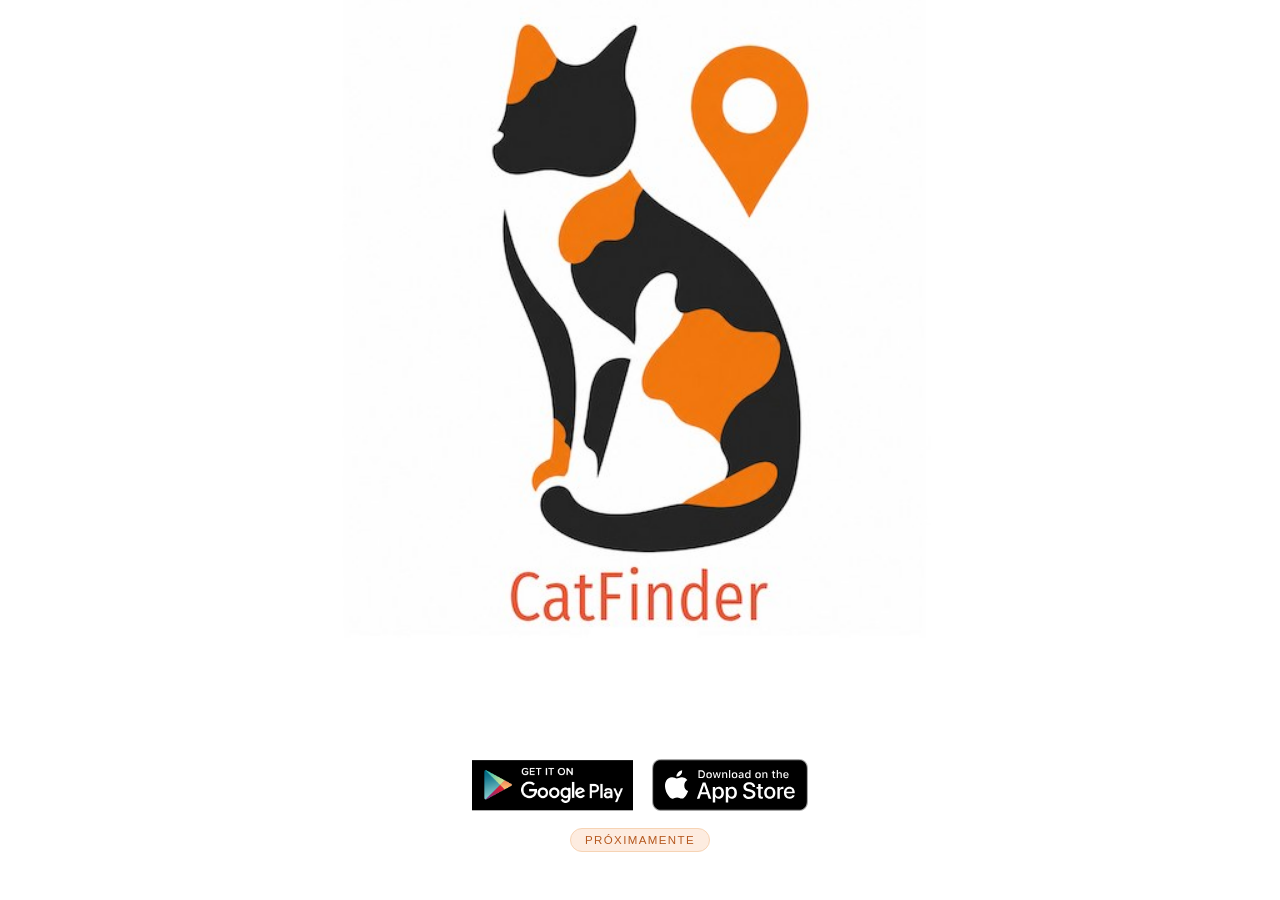
==== index.html @ 9e4b0346 "Archivos base v.1.0" ====
<!DOCTYPE html>
<html lang="es">
<head>
<meta charset="UTF-8">
<meta name="viewport" content="width=device-width, initial-scale=1.0">
<title>CatFinder</title>
<meta name="description" content="CatFinder — encuentra gatos cerca de ti. Muy pronto en Google Play y App Store.">
<style>
  *{ box-sizing: border-box; }

  html, body{
    margin:0; padding:0;
    height: 100%;
    background: #ffffff;
  }

  body{
    display: flex;
    flex-direction: column;
    height: 100vh;
    font-family: -apple-system, BlinkMacSystemFont, "Segoe UI", Roboto, sans-serif;
  }

  .hero{
    position: relative;
    flex: 1 1 auto;
    min-height: 0;
    overflow: hidden;
  }

  .hero img{
    width: 100%;
    height: 100%;
    object-fit: cover;
    object-position: center;
    display: block;
  }

  .badges{
    flex-shrink: 0;
    display: flex;
    flex-direction: column;
    align-items: center;
    gap: 0.9rem;
    padding: 1.5rem 1rem 2.2rem;
  }

  .badges-row{
    display: flex;
    align-items: center;
    justify-content: center;
    gap: 1.2rem;
    flex-wrap: wrap;
  }

  .badges-row a{
    display: block;
    line-height: 0;
    transition: transform 0.2s ease, opacity 0.2s ease;
  }

  .badges-row a:hover{
    transform: translateY(-2px);
    opacity: 0.85;
  }

  .badges-row img{
    height: 44px;
    width: auto;
    display: block;
  }

  .coming-soon{
    font-size: 0.72rem;
    letter-spacing: 0.12em;
    text-transform: uppercase;
    color: #b5591f;
    background: #fdece0;
    border: 1px solid #f6d3b4;
    padding: 0.3rem 0.9rem;
    border-radius: 20px;
    margin: 0;
  }

  @media (min-width: 860px){
    .badges-row img{ height: 52px; }
    .badges{ padding-bottom: 3rem; gap: 1.1rem; }
  }
</style>
</head>
<body>

  <div class="hero">
    <img src="logo.jpg" alt="CatFinder">
  </div>

  <div class="badges">
    <div class="badges-row">
      <a href="https://play.google.com/store" target="_blank" rel="noopener" aria-label="Disponible próximamente en Google Play">
        <img src="google-play-badge.png" alt="Disponible en Google Play">
      </a>
      <a href="https://apps.apple.com/" target="_blank" rel="noopener" aria-label="Disponible próximamente en App Store">
        <img src="app-store-badge.svg" alt="Disponible en App Store">
      </a>
    </div>
    <p class="coming-soon">Próximamente</p>
  </div>

</body>
</html>
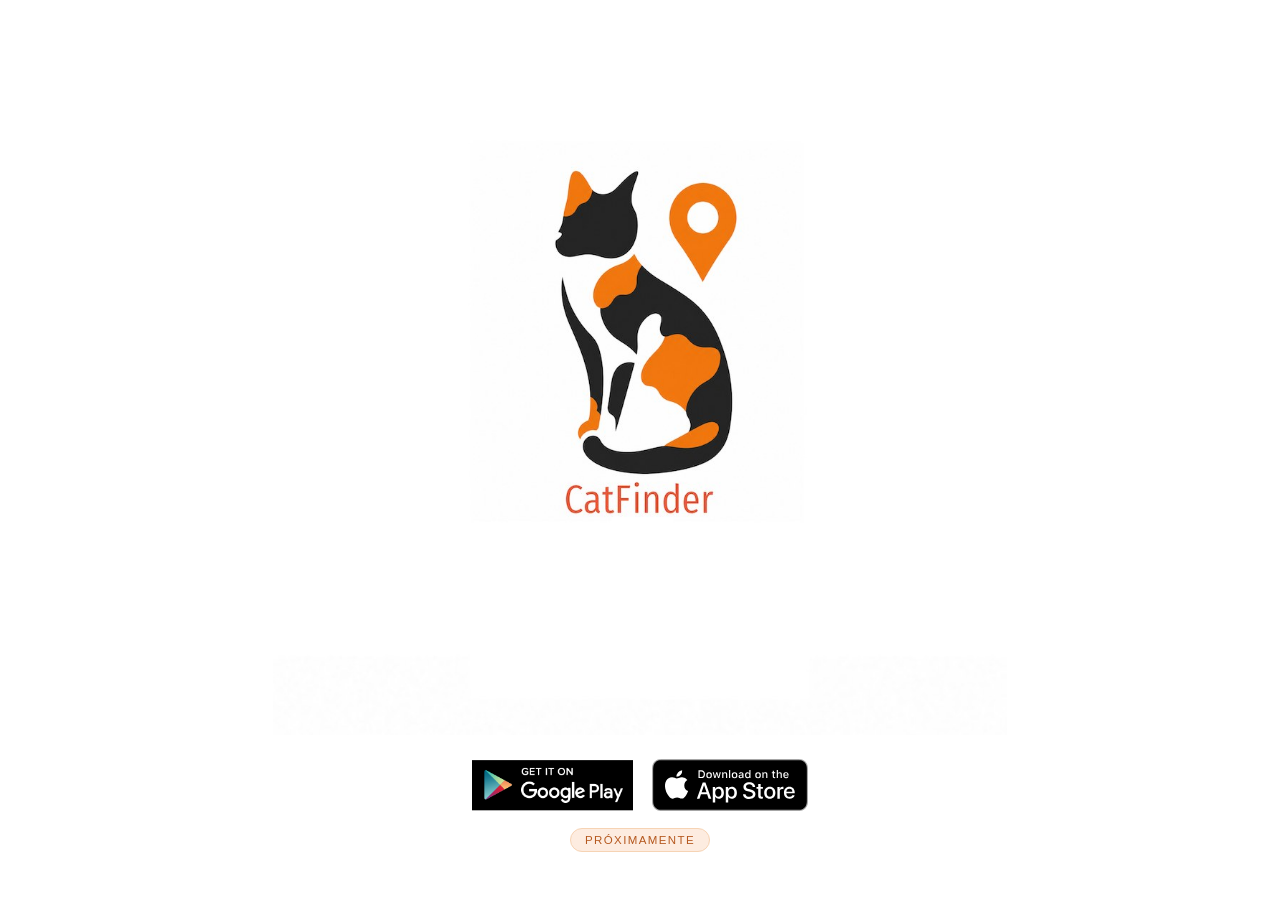
==== commit 38eaacc9: "Fix index Corrección para Imagen cortada arriba" ====
--- a/index.html
+++ b/index.html
@@ -31,7 +31,7 @@
   .hero img{
     width: 100%;
     height: 100%;
-    object-fit: cover;
+    object-fit: contain;
     object-position: center;
     display: block;
   }
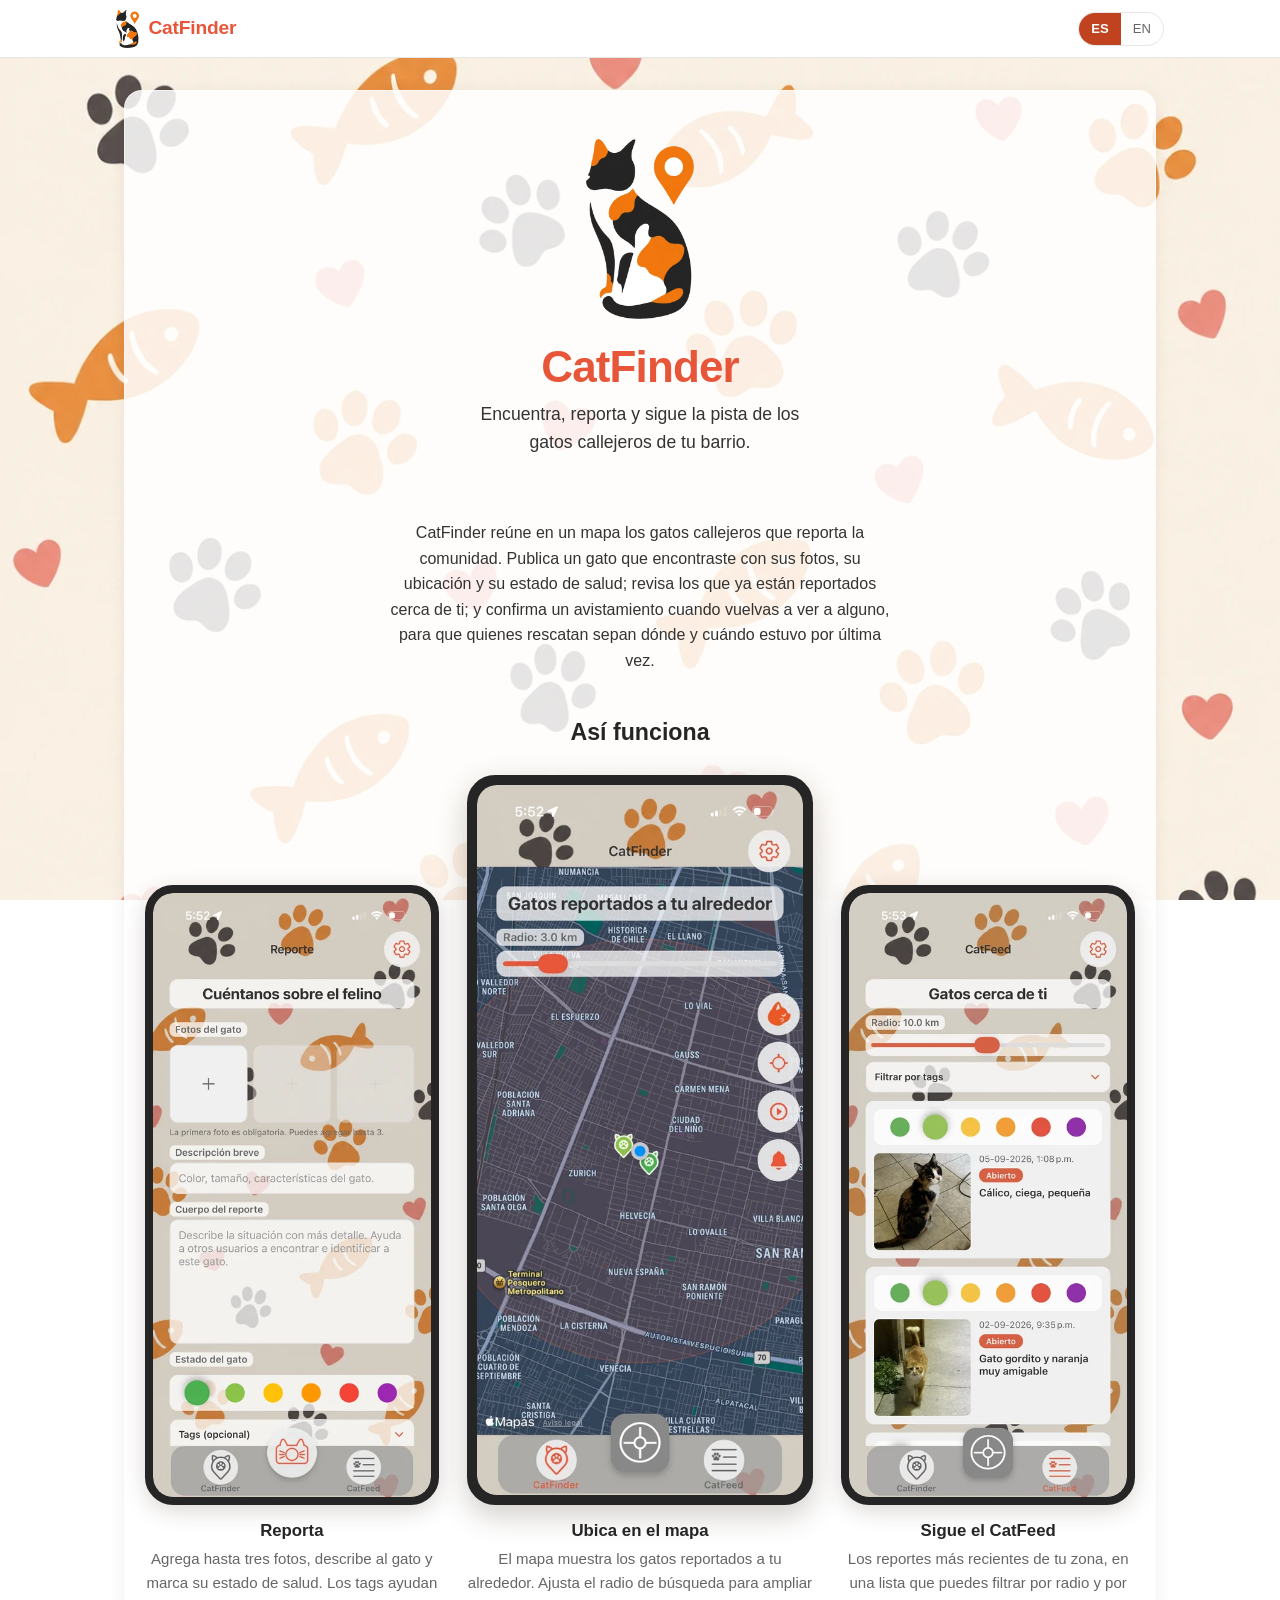
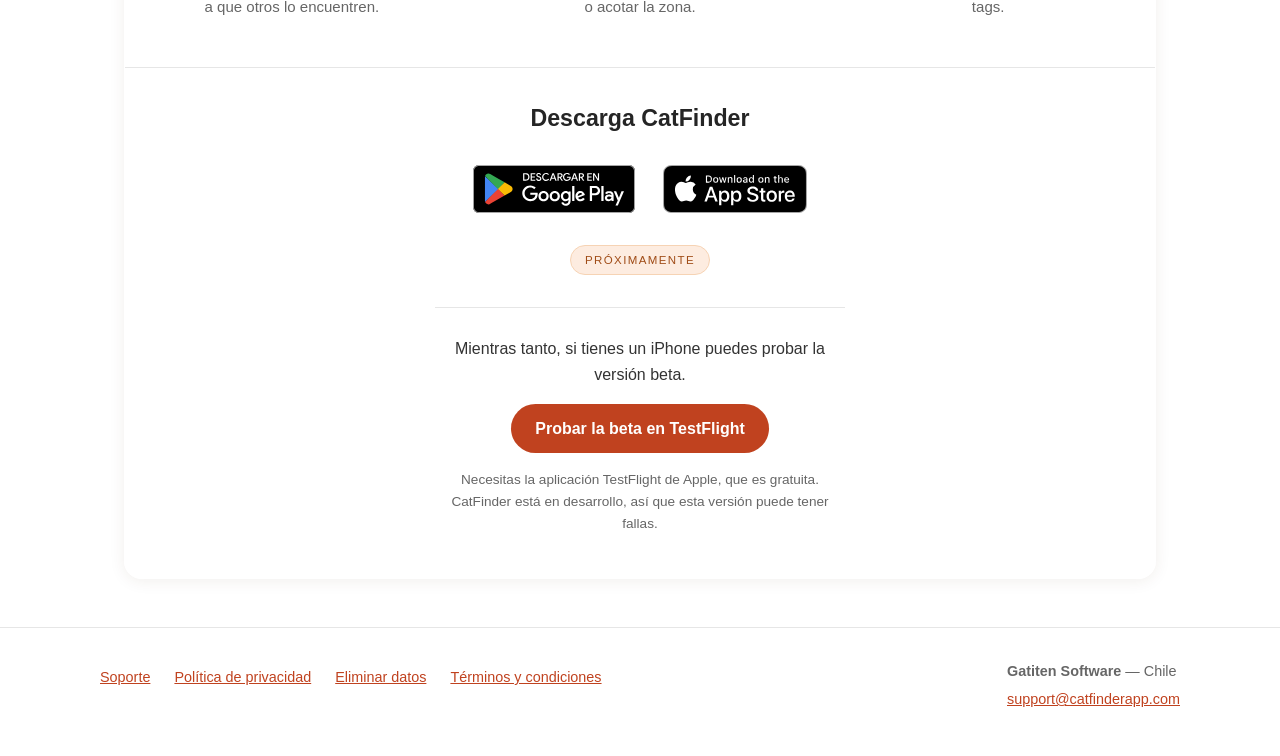
==== commit fdf70e6b: "New page version 1.0 Página casi definitiva, necesita los links de los stores cuando estén listos pa" ====
--- a/index.html
+++ b/index.html
@@ -3,108 +3,162 @@
 <head>
 <meta charset="UTF-8">
 <meta name="viewport" content="width=device-width, initial-scale=1.0">
-<title>CatFinder</title>
-<meta name="description" content="CatFinder — encuentra gatos cerca de ti. Muy pronto en Google Play y App Store.">
-<style>
-  *{ box-sizing: border-box; }
-
-  html, body{
-    margin:0; padding:0;
-    height: 100%;
-    background: #ffffff;
-  }
-
-  body{
-    display: flex;
-    flex-direction: column;
-    height: 100vh;
-    font-family: -apple-system, BlinkMacSystemFont, "Segoe UI", Roboto, sans-serif;
-  }
-
-  .hero{
-    position: relative;
-    flex: 1 1 auto;
-    min-height: 0;
-    overflow: hidden;
-  }
-
-  .hero img{
-    width: 100%;
-    height: 100%;
-    object-fit: contain;
-    object-position: center;
-    display: block;
-  }
-
-  .badges{
-    flex-shrink: 0;
-    display: flex;
-    flex-direction: column;
-    align-items: center;
-    gap: 0.9rem;
-    padding: 1.5rem 1rem 2.2rem;
-  }
-
-  .badges-row{
-    display: flex;
-    align-items: center;
-    justify-content: center;
-    gap: 1.2rem;
-    flex-wrap: wrap;
-  }
-
-  .badges-row a{
-    display: block;
-    line-height: 0;
-    transition: transform 0.2s ease, opacity 0.2s ease;
-  }
-
-  .badges-row a:hover{
-    transform: translateY(-2px);
-    opacity: 0.85;
-  }
-
-  .badges-row img{
-    height: 44px;
-    width: auto;
-    display: block;
-  }
-
-  .coming-soon{
-    font-size: 0.72rem;
-    letter-spacing: 0.12em;
-    text-transform: uppercase;
-    color: #b5591f;
-    background: #fdece0;
-    border: 1px solid #f6d3b4;
-    padding: 0.3rem 0.9rem;
-    border-radius: 20px;
-    margin: 0;
-  }
-
-  @media (min-width: 860px){
-    .badges-row img{ height: 52px; }
-    .badges{ padding-bottom: 3rem; gap: 1.1rem; }
-  }
-</style>
+<title>CatFinder — Encuentra y reporta gatos callejeros cerca de ti</title>
+<meta name="description" content="CatFinder es una app comunitaria para reportar gatos callejeros, verlos en un mapa y ayudar a quienes los rescatan. Desarrollada por Gatiten Software en Chile.">
+<link rel="icon" type="image/png" href="/favicon.png">
+<link rel="stylesheet" href="/assets/estilos.css">
+<link rel="canonical" href="https://catfinderapp.com/">
+<link rel="alternate" hreflang="es" href="https://catfinderapp.com/">
+<link rel="alternate" hreflang="en" href="https://catfinderapp.com/en/">
+<link rel="alternate" hreflang="x-default" href="https://catfinderapp.com/">
+<meta property="og:type" content="website">
+<meta property="og:title" content="CatFinder — Encuentra y reporta gatos callejeros cerca de ti">
+<meta property="og:description" content="App comunitaria para reportar gatos callejeros, verlos en un mapa y ayudar a quienes los rescatan.">
+<meta property="og:url" content="https://catfinderapp.com/">
+<meta property="og:image" content="https://catfinderapp.com/assets/og-catfinder.jpg">
+<meta property="og:locale" content="es_CL">
 </head>
 <body>
 
-  <div class="hero">
-    <img src="logo.jpg" alt="CatFinder">
-  </div>
+  <div class="fondo" aria-hidden="true"></div>
 
-  <div class="badges">
-    <div class="badges-row">
-      <a href="https://play.google.com/store" target="_blank" rel="noopener" aria-label="Disponible próximamente en Google Play">
-        <img src="google-play-badge.png" alt="Disponible en Google Play">
+  <a class="saltar" href="#principal">Saltar al contenido</a>
+
+  <header class="cabecera">
+    <div class="cabecera__interior">
+      <a class="marca" href="/">
+        <img src="/assets/logo-gato.webp" alt="" width="360" height="592">
+        <span>CatFinder</span>
       </a>
-      <a href="https://apps.apple.com/" target="_blank" rel="noopener" aria-label="Disponible próximamente en App Store">
-        <img src="app-store-badge.svg" alt="Disponible en App Store">
-      </a>
+      <nav class="idiomas" aria-label="Idioma">
+        <a href="/" aria-current="true" lang="es">ES</a>
+        <a href="/en/" lang="en">EN</a>
+      </nav>
     </div>
-    <p class="coming-soon">Próximamente</p>
-  </div>
+  </header>
+
+  <main id="principal">
+    <div class="envoltura">
+      <div class="panel">
+
+        <section class="portada">
+          <img class="portada__logo" src="/assets/logo-gato.webp"
+               alt="" width="360" height="600" fetchpriority="high">
+          <h1>CatFinder</h1>
+          <p class="portada__lema">
+            Encuentra, reporta y sigue la pista de los gatos callejeros de tu barrio.
+          </p>
+        </section>
+
+        <section class="descripcion">
+          <p>
+            CatFinder reúne en un mapa los gatos callejeros que reporta la comunidad.
+            Publica un gato que encontraste con sus fotos, su ubicación y su estado de
+            salud; revisa los que ya están reportados cerca de ti; y confirma un
+            avistamiento cuando vuelvas a ver a alguno, para que quienes rescatan sepan
+            dónde y cuándo estuvo por última vez.
+          </p>
+        </section>
+
+        <section class="pantallas" aria-labelledby="titulo-pantallas">
+          <h2 id="titulo-pantallas">Así funciona</h2>
+
+          <ul class="pantallas__lista">
+
+            <li class="pantalla">
+              <div class="pantalla__marco">
+                <img src="/assets/pantalla-reporte.webp"
+                     alt="Pantalla de reporte: formulario para agregar fotos, descripción y estado del gato"
+                     width="460" height="1000" loading="lazy" decoding="async">
+              </div>
+              <h3>Reporta</h3>
+              <p>
+                Agrega hasta tres fotos, describe al gato y marca su estado de salud.
+                Los tags ayudan a que otros lo encuentren.
+              </p>
+            </li>
+
+            <li class="pantalla pantalla--principal">
+              <div class="pantalla__marco">
+                <img src="/assets/pantalla-mapa.webp"
+                     alt="Pantalla principal: mapa con los gatos reportados alrededor de tu ubicación"
+                     width="460" height="1000" fetchpriority="high" decoding="async">
+              </div>
+              <h3>Ubica en el mapa</h3>
+              <p>
+                El mapa muestra los gatos reportados a tu alrededor. Ajusta el radio de
+                búsqueda para ampliar o acotar la zona.
+              </p>
+            </li>
+
+            <li class="pantalla">
+              <div class="pantalla__marco">
+                <img src="/assets/pantalla-catfeed.webp"
+                     alt="Pantalla CatFeed: listado de los reportes más recientes cerca de ti"
+                     width="460" height="1000" loading="lazy" decoding="async">
+              </div>
+              <h3>Sigue el CatFeed</h3>
+              <p>
+                Los reportes más recientes de tu zona, en una lista que puedes filtrar
+                por radio y por tags.
+              </p>
+            </li>
+
+          </ul>
+        </section>
+
+        <section class="tiendas" aria-labelledby="titulo-descarga">
+          <h2 id="titulo-descarga">Descarga CatFinder</h2>
+
+          <div class="tiendas__fila">
+            <!-- TODO (René): reemplazar cada <span class="badge-inactivo"> por
+                 <a href="URL_DE_LA_FICHA" target="_blank" rel="noopener"> cuando
+                 la app esté publicada en esa tienda. -->
+            <span class="badge-inactivo">
+              <img src="/assets/badge-google-play-es.svg" alt="Disponible próximamente en Google Play"
+                   width="239" height="71">
+            </span>
+            <span class="badge-inactivo">
+              <img src="/app-store-badge.svg" alt="Disponible próximamente en el App Store"
+                   width="120" height="40">
+            </span>
+          </div>
+
+          <p class="proximamente">Próximamente</p>
+
+          <div class="beta">
+            <p class="beta__texto">
+              Mientras tanto, si tienes un iPhone puedes probar la versión beta.
+            </p>
+            <a class="boton" href="https://testflight.apple.com/join/VshGxzwJ"
+               target="_blank" rel="noopener">Probar la beta en TestFlight</a>
+            <p class="beta__nota">
+              Necesitas la aplicación TestFlight de Apple, que es gratuita. CatFinder está en
+              desarrollo, así que esta versión puede tener fallas.
+            </p>
+          </div>
+        </section>
+
+      </div>
+    </div>
+  </main>
+
+  <footer class="pie">
+    <div class="pie__interior">
+      <nav aria-label="Enlaces del sitio">
+        <ul>
+          <li><a href="/soporte/">Soporte</a></li>
+          <li><a href="/privacidad/">Política de privacidad</a></li>
+          <li><a href="/eliminar-datos/">Eliminar datos</a></li>
+          <li><a href="/terminos/">Términos y condiciones</a></li>
+        </ul>
+      </nav>
+      <div class="pie__legal">
+        <p><strong>Gatiten Software</strong> — Chile</p>
+        <p><a href="mailto:support@catfinderapp.com">support@catfinderapp.com</a></p>
+      </div>
+    </div>
+  </footer>
 
 </body>
 </html>
--- a/assets/estilos.css
+++ b/assets/estilos.css
@@ -0,0 +1,642 @@
+/* ==========================================================================
+   CatFinder — hoja de estilos del sitio
+   Gatiten Software
+
+   Una sola hoja para todas las páginas: el navegador la descarga una vez y la
+   reutiliza en el resto de la navegación.
+
+   Paleta tomada del arte de la marca y del tema de la app (constants/theme.ts):
+   el naranja #F1760E es el de las manchas del gato y del pin del logo; el
+   coral #E8563A es el `primary` de la app y el color del nombre.
+
+   Nota sobre contraste: #E8563A sobre blanco da 3.6:1, suficiente para texto
+   grande pero no para texto corrido (WCAG AA pide 4.5:1). Por eso existe
+   --coral-texto, una versión oscurecida que llega a 5:1 y es la que se usa en
+   enlaces y botones.
+   ========================================================================== */
+
+:root{
+  --naranja:       #f1760e;
+  --coral:         #e8563a;
+  --coral-texto:   #c0421f;
+  --carbon:        #252525;
+  --texto:         #333333;
+  --texto-suave:   #666666;
+  --borde:         #e6e6e6;
+  --crema:         #fdece0;
+  --borde-crema:   #f6d3b4;
+  --crema-fondo:   #f9f1e4;
+  --panel:         rgba(255, 255, 255, 0.85);
+  --blanco-solido: #ffffff;
+
+  --ancho-max:     1080px;
+  --ancho-texto:   720px;
+  --radio:         18px;
+  --radio-chico:   12px;
+  --sombra:        0 2px 16px rgba(80, 50, 30, 0.08);
+
+  --fuente: -apple-system, BlinkMacSystemFont, "Segoe UI", Roboto,
+            "Helvetica Neue", Arial, sans-serif;
+}
+
+*{ box-sizing: border-box; }
+
+html{
+  height: 100%;
+  -webkit-text-size-adjust: 100%;
+  scroll-behavior: smooth;
+
+  background-color: var(--blanco-solido);
+}
+
+@media (prefers-reduced-motion: reduce){
+  html{ scroll-behavior: auto; }
+  *{ animation-duration: 0.01ms !important; transition-duration: 0.01ms !important; }
+}
+
+body{
+  margin: 0;
+  min-height: 100%;
+  font-family: var(--fuente);
+  font-size: 1rem;
+  line-height: 1.6;
+  color: var(--texto);
+  /* Sin color de fondo propio: así el canvas toma el del elemento raíz, que es
+     blanco, y el rebote elástico bajo el pie no descubre el crema. El patrón
+     lo pinta la capa .fondo. */
+  -webkit-font-smoothing: antialiased;
+}
+
+/* Fondo fijo.
+   `position: sticky` y no `fixed`: una capa fija se queda clavada al viewport
+   durante el rebote elástico, y cuando el contenido se desplaza deja asomar el
+   patrón por encima de la barra o por debajo del pie. Una capa sticky sigue
+   pegada al viewport mientras se hace scroll —el efecto visual es el mismo—
+   pero pertenece al flujo del documento, así que acompaña al contenido cuando
+   este rebota y nunca invade las franjas blancas.
+
+   La capa mide cero de alto y el patrón lo pinta un pseudo-elemento absoluto,
+   de modo que no ocupa espacio en el flujo ni alarga la página.
+
+   No se usa `background-attachment: fixed` porque Safari en iOS lo ignora:
+   ancla la imagen al documento completo y la escala al alto total de la página.
+   `cover` amplía la imagen conservando su proporción y recorta el sobrante. */
+.fondo{
+  position: sticky;
+  top: 0;
+  height: 0;
+  z-index: -1;
+}
+
+.fondo::before{
+  content: '';
+  position: absolute;
+  top: 0;
+  left: 0;
+  right: 0;
+  height: 100vh;
+  background-color: var(--crema-fondo);
+  background-image: url('/assets/fondo-patron.webp');
+  background-repeat: no-repeat;
+  background-position: center center;
+  background-size: cover;
+}
+
+/* --------------------------------------------------------------------------
+   Estructura
+   -------------------------------------------------------------------------- */
+
+.envoltura{
+  max-width: var(--ancho-max);
+  margin: 0 auto;
+  padding: 0 1rem;
+}
+
+.panel{
+  background: var(--panel);
+  border: 1px solid rgba(255, 255, 255, 0.55);
+  border-radius: var(--radio);
+  box-shadow: var(--sombra);
+  margin: 1rem 0 2.5rem;
+  overflow: hidden;
+}
+
+/* Variante para páginas de texto: ancho cómodo de lectura. */
+.panel--texto{
+  max-width: var(--ancho-texto);
+  margin-left: auto;
+  margin-right: auto;
+}
+
+.contenido{ padding: 1.5rem 1.25rem 2.5rem; }
+
+/* --------------------------------------------------------------------------
+   Encabezado
+   -------------------------------------------------------------------------- */
+
+/* La franja se prolonga una pantalla hacia arriba, como respaldo para los
+   navegadores que ignoren overscroll-behavior. Hacia arriba no genera scroll,
+   porque el desplazamiento no toma valores negativos. */
+.cabecera{
+  position: relative;
+  background: var(--blanco-solido);
+  border-bottom: 1px solid var(--borde);
+}
+
+.cabecera::before{
+  content: '';
+  position: absolute;
+  bottom: 100%;
+  left: 0;
+  right: 0;
+  height: 100vh;
+  background: var(--blanco-solido);
+}
+
+.cabecera__interior{
+  max-width: var(--ancho-max);
+  margin: 0 auto;
+  padding: 0.6rem 1rem;
+  display: flex;
+  align-items: center;
+  justify-content: space-between;
+  gap: 1rem;
+}
+
+.marca{
+  display: inline-flex;
+  align-items: center;
+  gap: 0.6rem;
+  text-decoration: none;
+  color: var(--coral);
+}
+
+.marca img{
+  height: 38px;
+  width: auto;
+  display: block;
+}
+
+.marca span{
+  font-size: 1.2rem;
+  font-weight: 700;
+  letter-spacing: -0.01em;
+}
+
+/* Selector de idioma */
+.idiomas{
+  display: inline-flex;
+  border: 1px solid var(--borde);
+  border-radius: 999px;
+  overflow: hidden;
+  font-size: 0.82rem;
+}
+
+.idiomas a{
+  padding: 0.35rem 0.75rem;
+  text-decoration: none;
+  color: var(--texto-suave);
+  min-height: 32px;
+  display: inline-flex;
+  align-items: center;
+}
+
+.idiomas a[aria-current="true"]{
+  background: var(--coral-texto);
+  color: #fff;
+  font-weight: 600;
+}
+
+/* --------------------------------------------------------------------------
+   Tipografía
+   -------------------------------------------------------------------------- */
+
+h1, h2, h3{ color: var(--carbon); line-height: 1.25; }
+
+h1{ font-size: 1.75rem; margin: 0 0 0.5rem; }
+h2{ font-size: 1.3rem; margin: 0 0 0.75rem; scroll-margin-top: 1rem; }
+h3{ font-size: 1.02rem; margin: 1.5rem 0 0.5rem; }
+
+p{ margin: 0 0 1rem; }
+
+ol, ul{ margin: 0 0 1rem; padding-left: 1.35rem; }
+li{ margin-bottom: 0.5rem; }
+
+a{ color: var(--coral-texto); }
+a:hover{ text-decoration: none; }
+
+:focus-visible{
+  outline: 3px solid var(--coral-texto);
+  outline-offset: 2px;
+  border-radius: 4px;
+}
+
+.bajada{ color: var(--texto-suave); margin: 0 0 1.75rem; }
+
+.etiqueta{
+  display: inline-block;
+  font-size: 0.72rem;
+  letter-spacing: 0.12em;
+  text-transform: uppercase;
+  /* #b5591f sobre el crema daba 4.14:1, bajo el mínimo AA de 4.5:1 para
+     texto pequeño. Este tono llega a 5.1:1 sin cambiar el carácter del color. */
+  color: #a04d18;
+  background: var(--crema);
+  border: 1px solid var(--borde-crema);
+  padding: 0.3rem 0.9rem;
+  border-radius: 20px;
+  margin: 0 0 0.75rem;
+}
+
+.fecha-actualizacion{
+  font-size: 0.85rem;
+  color: var(--texto-suave);
+  margin: 0 0 1.5rem;
+}
+
+/* --------------------------------------------------------------------------
+   Portada
+   -------------------------------------------------------------------------- */
+
+.portada{
+  text-align: center;
+  padding: 2.5rem 1.25rem 1.5rem;
+}
+
+.portada__logo{
+  width: auto;
+  height: 160px;
+  display: block;
+  margin: 0 auto 1.25rem;
+}
+
+.portada h1{
+  font-size: 2.25rem;
+  color: var(--coral);
+  margin: 0 0 0.35rem;
+  letter-spacing: -0.02em;
+}
+
+.portada__lema{
+  font-size: 1.1rem;
+  color: var(--texto);
+  max-width: 34ch;
+  margin: 0 auto 1.5rem;
+}
+
+.descripcion{
+  padding: 0 1.25rem 2.25rem;
+  max-width: 62ch;
+  margin: 0 auto;
+  text-align: center;
+}
+
+.descripcion p{ margin-bottom: 0; }
+
+/* --------------------------------------------------------------------------
+   Pantallas de la app
+   -------------------------------------------------------------------------- */
+
+.pantallas{ padding: 0.5rem 1.25rem 2.5rem; }
+
+.pantallas h2{ text-align: center; margin-bottom: 1.75rem; }
+
+.pantallas__lista{
+  display: grid;
+  gap: 2.5rem;
+  grid-template-columns: 1fr;
+  justify-items: center;
+  margin: 0;
+  padding: 0;
+  list-style: none;
+}
+
+.pantalla{ max-width: 320px; text-align: center; }
+
+/* Marco de teléfono dibujado con CSS: evita cargar una imagen extra. */
+.pantalla__marco{
+  border: 8px solid var(--carbon);
+  border-radius: 28px;
+  overflow: hidden;
+  background: var(--carbon);
+  box-shadow: 0 6px 22px rgba(60, 40, 25, 0.18);
+  margin-bottom: 1rem;
+  line-height: 0;
+}
+
+.pantalla__marco img{
+  width: 100%;
+  height: auto;
+  display: block;
+  border-radius: 20px;
+}
+
+.pantalla h3{ margin: 0 0 0.35rem; font-size: 1.05rem; }
+.pantalla p{ margin: 0; font-size: 0.94rem; color: var(--texto-suave); }
+
+/* En pantallas anchas: tres columnas con el mapa destacado al centro. */
+@media (min-width: 860px){
+  .pantallas__lista{
+    grid-template-columns: 1fr 1.18fr 1fr;
+    gap: 1.75rem;
+    align-items: end;
+  }
+  .pantalla{ max-width: none; }
+  .pantalla--principal .pantalla__marco{
+    border-width: 10px;
+    box-shadow: 0 10px 30px rgba(60, 40, 25, 0.24);
+  }
+}
+
+/* --------------------------------------------------------------------------
+   Botones de las tiendas
+   Áreas de protección según las guías oficiales: Google Play pide un margen
+   libre equivalente al 25% de la altura del badge; Apple, al 10% del suyo.
+   El espaciado de abajo cubre ambos con holgura.
+   -------------------------------------------------------------------------- */
+
+.tiendas{
+  border-top: 1px solid var(--borde);
+  padding: 2.25rem 1.25rem 2.75rem;
+  text-align: center;
+}
+
+.tiendas h2{ margin-bottom: 1.25rem; }
+
+/* Los dos badges se igualan por ALTURA, no por ancho: sus proporciones
+   oficiales difieren (Google Play 238.96x70.87 = 3.37; App Store
+   119.66x40 = 2.99) y ninguno trae margen dentro de su lienzo, así que a
+   la misma altura quedan ópticamente parejos. El espacio entre ellos cubre
+   el área de protección que piden ambas marcas: Google exige un 25% de la
+   altura del badge (12px a 48px de alto) y Apple un 10%. */
+.tiendas__fila{
+  display: flex;
+  flex-wrap: wrap;
+  align-items: center;
+  justify-content: center;
+  gap: 1.75rem;
+  padding: 0.75rem 0;
+}
+
+.tiendas__fila a,
+.tiendas__fila .badge-inactivo{
+  display: block;
+  line-height: 0;
+  border-radius: 8px;
+}
+
+.tiendas__fila img{
+  height: 48px;
+  width: auto;
+  display: block;
+}
+
+.tiendas__fila a{ transition: transform 0.2s ease, opacity 0.2s ease; }
+.tiendas__fila a:hover{ transform: translateY(-2px); opacity: 0.88; }
+
+/* Badge sin enlace, mientras la ficha de la tienda no exista.
+   No lleva filtro de color ni opacidad: las guías de ambas marcas prohíben
+   alterar el badge, y una versión monocroma o desvaída es precisamente eso.
+   Que todavía no esté disponible lo dice el sello "Próximamente". */
+.badge-inactivo{ cursor: default; }
+
+.proximamente{
+  display: inline-block;
+  font-size: 0.72rem;
+  letter-spacing: 0.12em;
+  text-transform: uppercase;
+  color: #a04d18;
+  background: var(--crema);
+  border: 1px solid var(--borde-crema);
+  padding: 0.3rem 0.9rem;
+  border-radius: 20px;
+  margin: 1.25rem 0 0;
+}
+
+/* Acceso a la beta.
+   Va en un botón propio y no sobre el badge de App Store: ese badge dice
+   "Download on the App Store" y las guías de marketing de Apple lo reservan
+   para enlazar a una ficha publicada en la tienda. TestFlight es otra cosa —
+   exige instalar la app TestFlight primero— y prometer una descarga que no
+   existe confunde a quien llega. */
+.beta{
+  margin: 2rem auto 0;
+  padding-top: 1.75rem;
+  border-top: 1px solid var(--borde);
+  max-width: 46ch;
+}
+
+.beta__texto{ margin: 0 0 1rem; }
+
+.boton{
+  display: inline-flex;
+  align-items: center;
+  justify-content: center;
+  min-height: 48px;
+  padding: 0.75rem 1.5rem;
+  background: var(--coral-texto);
+  color: #fff;
+  font-weight: 600;
+  text-decoration: none;
+  border-radius: 999px;
+  transition: transform 0.2s ease, background 0.2s ease;
+}
+
+.boton:hover{ background: #a63719; transform: translateY(-1px); }
+
+.beta__nota{
+  font-size: 0.85rem;
+  color: var(--texto-suave);
+  margin: 1rem 0 0;
+}
+
+/* --------------------------------------------------------------------------
+   Tarjetas de navegación (índices internos)
+   -------------------------------------------------------------------------- */
+
+.tarjetas{
+  display: flex;
+  flex-direction: column;
+  gap: 0.6rem;
+  margin: 0 0 2.5rem;
+  padding: 0;
+  list-style: none;
+}
+
+.tarjetas a{
+  display: block;
+  text-decoration: none;
+  color: var(--texto);
+  background: rgba(255, 255, 255, 0.75);
+  border: 1px solid var(--borde);
+  border-left: 4px solid var(--coral);
+  border-radius: var(--radio-chico);
+  padding: 0.85rem 1.1rem;
+  transition: background 0.15s ease;
+}
+
+.tarjetas a:hover{ background: var(--crema); }
+.tarjetas strong{ display: block; color: var(--carbon); }
+.tarjetas span{ font-size: 0.88rem; color: var(--texto-suave); }
+
+/* --------------------------------------------------------------------------
+   Bloques de contenido
+   -------------------------------------------------------------------------- */
+
+.bloque{
+  border-top: 1px solid var(--borde);
+  padding-top: 2rem;
+  margin-top: 2.5rem;
+}
+
+.bloque:first-of-type{ border-top: none; padding-top: 0; margin-top: 0; }
+
+.aviso{
+  background: var(--crema);
+  border: 1px solid var(--borde-crema);
+  border-radius: var(--radio-chico);
+  padding: 1rem 1.25rem;
+  margin: 1.5rem 0;
+}
+
+.aviso p:last-child{ margin-bottom: 0; }
+
+.ficha{
+  background: rgba(255, 255, 255, 0.75);
+  border: 1px solid var(--borde);
+  border-radius: var(--radio-chico);
+  padding: 1rem 1.25rem;
+  margin: 1.25rem 0;
+}
+
+.ficha dl{ margin: 0; }
+
+.ficha dt{
+  font-size: 0.78rem;
+  letter-spacing: 0.06em;
+  text-transform: uppercase;
+  color: var(--texto-suave);
+  margin-bottom: 0.15rem;
+}
+
+.ficha dd{
+  margin: 0 0 0.9rem;
+  font-weight: 600;
+  word-break: break-word;
+}
+
+.ficha dd:last-child{ margin-bottom: 0; }
+
+/* Tablas: en móvil se desplazan en horizontal en vez de comprimirse. */
+.tabla-scroll{ overflow-x: auto; -webkit-overflow-scrolling: touch; }
+
+table{
+  width: 100%;
+  border-collapse: collapse;
+  margin: 1rem 0 1.5rem;
+  font-size: 0.95rem;
+  min-width: 460px;
+}
+
+th, td{
+  text-align: left;
+  padding: 0.7rem 0.6rem;
+  border-bottom: 1px solid var(--borde);
+  vertical-align: top;
+}
+
+th{
+  font-size: 0.78rem;
+  letter-spacing: 0.06em;
+  text-transform: uppercase;
+  color: var(--texto-suave);
+  font-weight: 600;
+}
+
+/* --------------------------------------------------------------------------
+   Pie
+   -------------------------------------------------------------------------- */
+
+.pie{
+  background: var(--blanco-solido);
+  border-top: 1px solid var(--borde);
+  padding: 2rem 1rem 2.5rem;
+  font-size: 0.9rem;
+  color: var(--texto-suave);
+}
+
+.pie__interior{
+  max-width: var(--ancho-max);
+  margin: 0 auto;
+  display: flex;
+  flex-direction: column;
+  gap: 1.25rem;
+}
+
+.pie nav ul{
+  display: flex;
+  flex-wrap: wrap;
+  gap: 0.35rem 1.5rem;
+  margin: 0;
+  padding: 0;
+  list-style: none;
+}
+
+.pie nav a{
+  display: inline-block;
+  padding: 0.35rem 0;
+  min-height: 32px;
+}
+
+.pie__legal p{ margin: 0 0 0.3rem; }
+
+/* --------------------------------------------------------------------------
+   Utilidades
+   -------------------------------------------------------------------------- */
+
+.solo-lectores{
+  position: absolute;
+  width: 1px; height: 1px;
+  padding: 0; margin: -1px;
+  overflow: hidden;
+  clip: rect(0 0 0 0);
+  white-space: nowrap;
+  border: 0;
+}
+
+/* Salto al contenido: visible solo al tabular. */
+.saltar{
+  position: absolute;
+  left: -9999px;
+  top: 0;
+  background: var(--blanco-solido);
+  color: var(--coral-texto);
+  padding: 0.75rem 1rem;
+  z-index: 10;
+}
+
+.saltar:focus{ left: 0; }
+
+/* --------------------------------------------------------------------------
+   Pantallas medianas y grandes
+   -------------------------------------------------------------------------- */
+
+@media (min-width: 600px){
+  .contenido{ padding: 2rem 2rem 3rem; }
+  .portada{ padding: 3rem 2rem 2.5rem; }
+  .portada__logo{ height: 180px; }
+  .portada h1{ font-size: 2.75rem; }
+  h1{ font-size: 2rem; }
+  h2{ font-size: 1.45rem; }
+}
+
+@media (min-width: 860px){
+  .envoltura{ padding: 0 1.5rem; }
+  .panel{ margin: 2rem 0 3rem; }
+  .contenido{ padding: 2.25rem 2.75rem 3rem; }
+  .pie__interior{
+    flex-direction: row;
+    justify-content: space-between;
+    align-items: flex-start;
+  }
+}
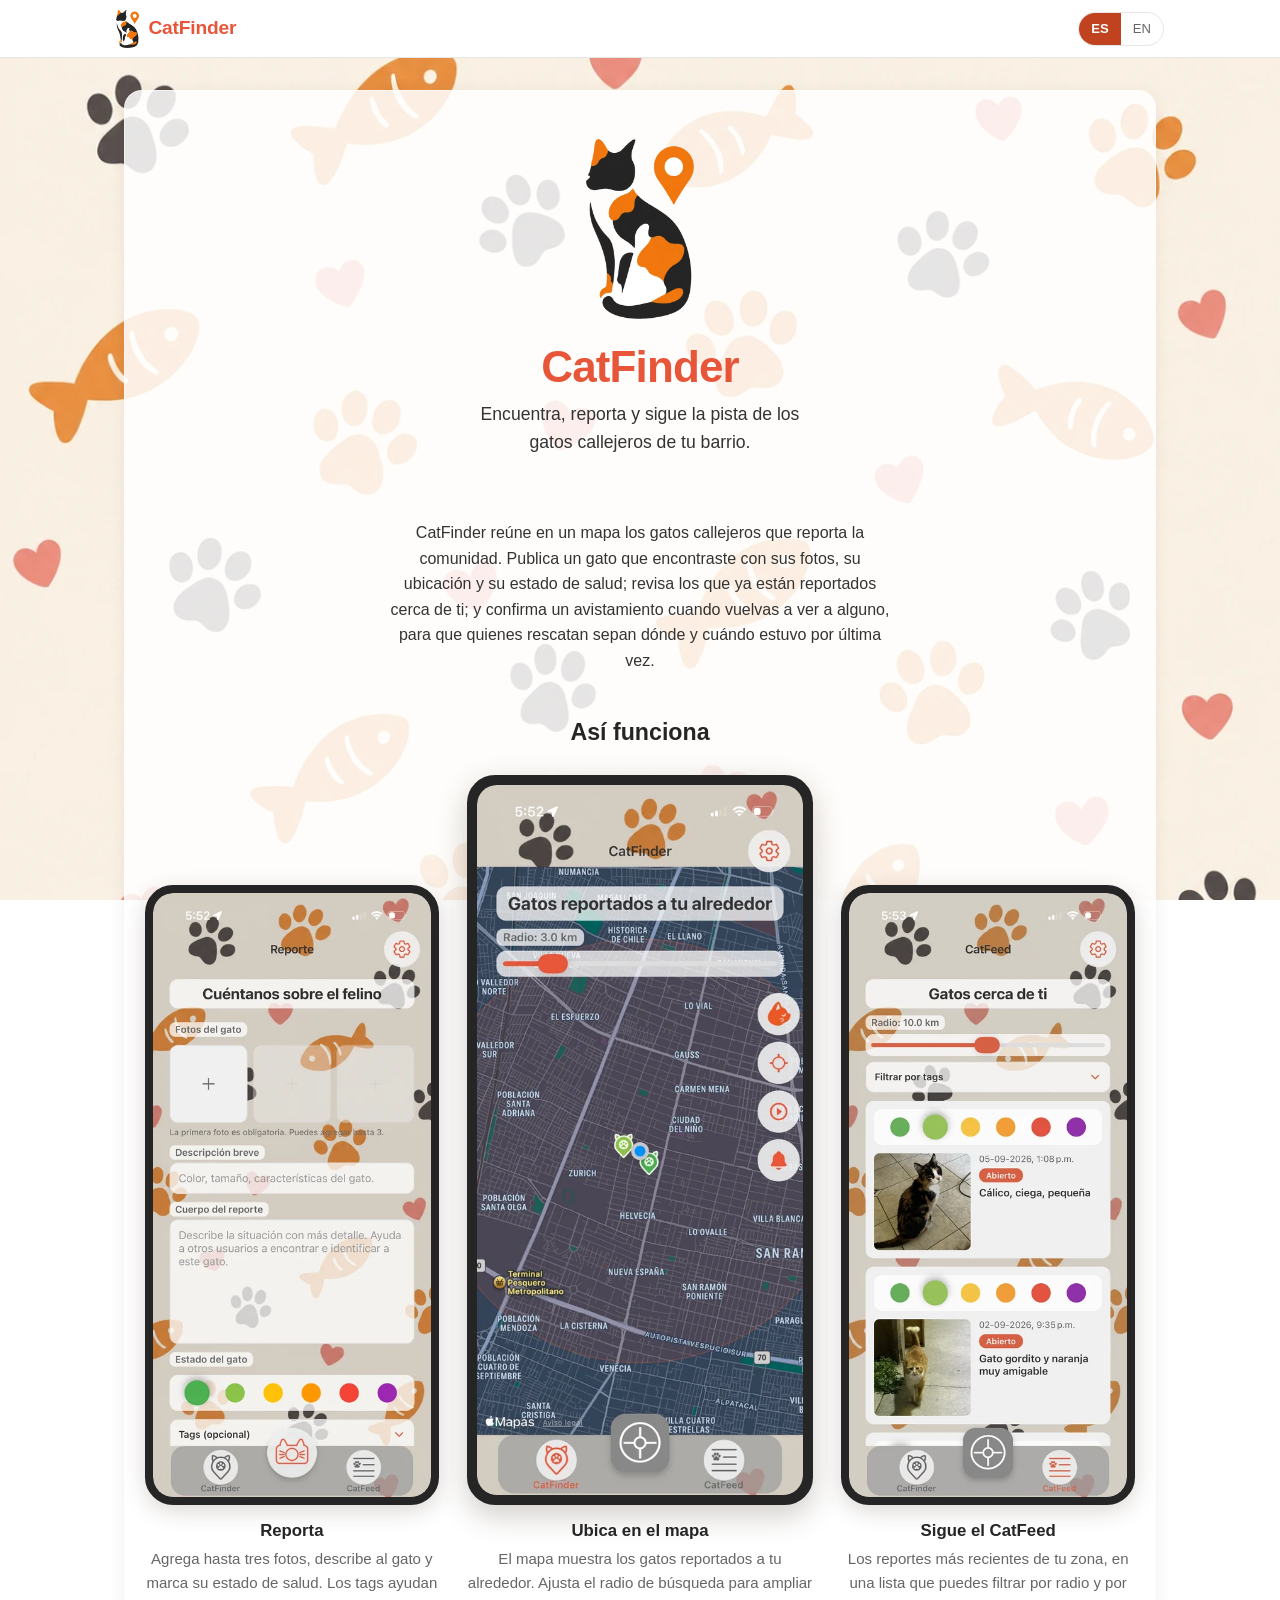
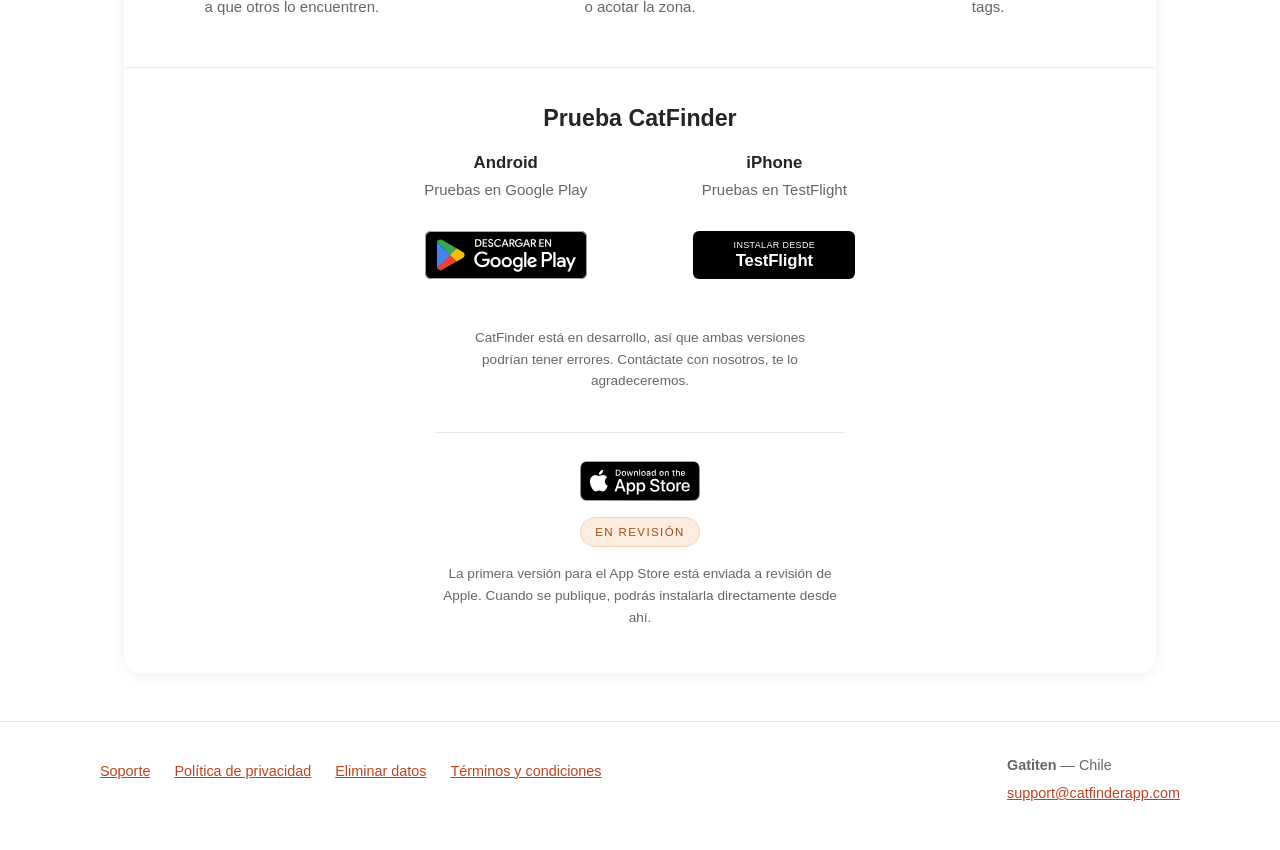
==== commit 9bee6b71: "Add files via upload" ====
--- a/index.html
+++ b/index.html
@@ -4,7 +4,7 @@
 <meta charset="UTF-8">
 <meta name="viewport" content="width=device-width, initial-scale=1.0">
 <title>CatFinder — Encuentra y reporta gatos callejeros cerca de ti</title>
-<meta name="description" content="CatFinder es una app comunitaria para reportar gatos callejeros, verlos en un mapa y ayudar a quienes los rescatan. Desarrollada por Gatiten Software en Chile.">
+<meta name="description" content="CatFinder es una app comunitaria para reportar gatos callejeros, verlos en un mapa y ayudar a quienes los rescatan. Desarrollada por Gatiten en Chile.">
 <link rel="icon" type="image/png" href="/favicon.png">
 <link rel="stylesheet" href="/assets/estilos.css">
 <link rel="canonical" href="https://catfinderapp.com/">
@@ -108,33 +108,49 @@
         </section>
 
         <section class="tiendas" aria-labelledby="titulo-descarga">
-          <h2 id="titulo-descarga">Descarga CatFinder</h2>
+          <h2 id="titulo-descarga">Prueba CatFinder</h2>
 
-          <div class="tiendas__fila">
-            <!-- TODO (René): reemplazar cada <span class="badge-inactivo"> por
-                 <a href="URL_DE_LA_FICHA" target="_blank" rel="noopener"> cuando
-                 la app esté publicada en esa tienda. -->
+          <div class="plataformas">
+
+            <div class="plataforma">
+              <h3>Android</h3>
+              <p class="plataforma__estado">Pruebas en Google Play</p>
+              <a href="https://play.google.com/store/apps/details?id=com.gatiten.catfinder"
+                 target="_blank" rel="noopener">
+                <img src="/assets/badge-google-play-es.svg" alt="Disponible en Google Play"
+                     width="239" height="71">
+              </a>
+            </div>
+
+            <div class="plataforma">
+              <h3>iPhone</h3>
+              <p class="plataforma__estado">Pruebas en TestFlight</p>
+              <a class="boton" href="https://testflight.apple.com/join/VshGxzwJ"
+                 target="_blank" rel="noopener">
+                <span class="boton__linea1">Instalar desde</span>
+                <span class="boton__linea2">TestFlight</span>
+              </a>
+            </div>
+
+          </div>
+
+          <p class="aviso-desarrollo">
+            CatFinder está en desarrollo, así que ambas versiones podrían tener errores.
+            Contáctate con nosotros, te lo agradeceremos.
+          </p>
+
+          <div class="pendiente">
+            <!-- TODO (René): cuando Apple apruebe la publicación, reemplazar este
+                 <span class="badge-inactivo"> por un <a href="URL_DE_LA_FICHA"> y
+                 mover el badge junto al de Google Play, arriba. -->
             <span class="badge-inactivo">
-              <img src="/assets/badge-google-play-es.svg" alt="Disponible próximamente en Google Play"
-                   width="239" height="71">
-            </span>
-            <span class="badge-inactivo">
-              <img src="/app-store-badge.svg" alt="Disponible próximamente en el App Store"
+              <img src="/app-store-badge.svg" alt="Próximamente en el App Store"
                    width="120" height="40">
             </span>
-          </div>
-
-          <p class="proximamente">Próximamente</p>
-
-          <div class="beta">
-            <p class="beta__texto">
-              Mientras tanto, si tienes un iPhone puedes probar la versión beta.
-            </p>
-            <a class="boton" href="https://testflight.apple.com/join/VshGxzwJ"
-               target="_blank" rel="noopener">Probar la beta en TestFlight</a>
-            <p class="beta__nota">
-              Necesitas la aplicación TestFlight de Apple, que es gratuita. CatFinder está en
-              desarrollo, así que esta versión puede tener fallas.
+            <p class="proximamente">En revisión</p>
+            <p class="pendiente__nota">
+              La primera versión para el App Store está enviada a revisión de Apple. Cuando se
+              publique, podrás instalarla directamente desde ahí.
             </p>
           </div>
         </section>
@@ -154,7 +170,7 @@
         </ul>
       </nav>
       <div class="pie__legal">
-        <p><strong>Gatiten Software</strong> — Chile</p>
+        <p><strong>Gatiten</strong> — Chile</p>
         <p><a href="mailto:support@catfinderapp.com">support@catfinderapp.com</a></p>
       </div>
     </div>
--- a/assets/estilos.css
+++ b/assets/estilos.css
@@ -363,37 +363,6 @@
 
 .tiendas h2{ margin-bottom: 1.25rem; }
 
-/* Los dos badges se igualan por ALTURA, no por ancho: sus proporciones
-   oficiales difieren (Google Play 238.96x70.87 = 3.37; App Store
-   119.66x40 = 2.99) y ninguno trae margen dentro de su lienzo, así que a
-   la misma altura quedan ópticamente parejos. El espacio entre ellos cubre
-   el área de protección que piden ambas marcas: Google exige un 25% de la
-   altura del badge (12px a 48px de alto) y Apple un 10%. */
-.tiendas__fila{
-  display: flex;
-  flex-wrap: wrap;
-  align-items: center;
-  justify-content: center;
-  gap: 1.75rem;
-  padding: 0.75rem 0;
-}
-
-.tiendas__fila a,
-.tiendas__fila .badge-inactivo{
-  display: block;
-  line-height: 0;
-  border-radius: 8px;
-}
-
-.tiendas__fila img{
-  height: 48px;
-  width: auto;
-  display: block;
-}
-
-.tiendas__fila a{ transition: transform 0.2s ease, opacity 0.2s ease; }
-.tiendas__fila a:hover{ transform: translateY(-2px); opacity: 0.88; }
-
 /* Badge sin enlace, mientras la ficha de la tienda no exista.
    No lleva filtro de color ni opacidad: las guías de ambas marcas prohíben
    alterar el badge, y una versión monocroma o desvaída es precisamente eso.
@@ -413,42 +382,127 @@
   margin: 1.25rem 0 0;
 }
 
-/* Acceso a la beta.
-   Va en un botón propio y no sobre el badge de App Store: ese badge dice
+/* Cada plataforma con su estado real y su propia acción: Android ya está en
+   Google Play, iPhone solo se instala por TestFlight. El acceso a TestFlight
+   va en un botón propio y nunca sobre el badge de App Store: ese badge dice
    "Download on the App Store" y las guías de marketing de Apple lo reservan
-   para enlazar a una ficha publicada en la tienda. TestFlight es otra cosa —
-   exige instalar la app TestFlight primero— y prometer una descarga que no
-   existe confunde a quien llega. */
-.beta{
-  margin: 2rem auto 0;
+   para enlazar a una ficha publicada en la tienda. */
+.plataformas{
+  display: grid;
+  grid-template-columns: 1fr;
+  gap: 2.25rem;
+  /* En dos columnas, la distancia entre ambas acciones es (ancho + gap) / 2.
+     Con 760px y 40px de separación daba 400px; este ancho la deja en 268px,
+     un tercio menos, sin que el botón quede apretado en su columna. */
+  max-width: 510px;
+  margin: 0 auto;
+}
+
+.plataforma h3{
+  margin: 0 0 0.2rem;
+  font-size: 1.05rem;
+}
+
+.plataforma__estado{
+  margin: 0 0 1.1rem;
+  font-size: 0.94rem;
+  color: var(--texto-suave);
+}
+
+/* El enlace del badge conserva a su alrededor el área de protección que pide
+   Google: un 25% de la altura del badge, 12px a los 48px que se usan aquí. */
+.plataforma a:not(.boton){
+  display: inline-block;
+  line-height: 0;
+  padding: 0.75rem;
+  border-radius: 8px;
+  transition: transform 0.2s ease, opacity 0.2s ease;
+}
+
+.plataforma a:not(.boton):hover{ transform: translateY(-2px); opacity: 0.88; }
+
+.plataforma img{
+  height: 48px;
+  width: auto;
+  display: block;
+}
+
+/* El botón lleva el mismo margen vertical que el resguardo del badge (12px),
+   para que ambas acciones ocupen 72px de alto y sus centros coincidan. Sin
+   esto quedan desalineadas entre columnas. */
+.plataforma .boton{ margin: 0.75rem 0; }
+
+/* Bloque del App Store, que sigue en revisión. */
+.pendiente{
+  max-width: 46ch;
+  margin: 2.5rem auto 0;
   padding-top: 1.75rem;
   border-top: 1px solid var(--borde);
-  max-width: 46ch;
-}
-
-.beta__texto{ margin: 0 0 1rem; }
-
+}
+
+.pendiente .badge-inactivo{ display: block; line-height: 0; }
+.pendiente img{ height: 40px; width: auto; display: block; margin: 0 auto; }
+.pendiente .proximamente{ margin: 1rem 0 0; }
+
+.pendiente__nota{
+  margin: 1rem 0 0;
+  font-size: 0.85rem;
+  color: var(--texto-suave);
+}
+
+@media (min-width: 700px){
+  .plataformas{
+    grid-template-columns: 1fr 1fr;
+    gap: 1.7rem;
+    align-items: start;
+  }
+}
+
+/* Mismas medidas y forma que el badge de Google Play: su viewBox es
+   238.96x70.87 con esquinas de 8.85, que a 48px de alto da 162x48 y un radio
+   de 6px. El texto va en dos líneas, como en el badge. */
 .boton{
   display: inline-flex;
+  flex-direction: column;
   align-items: center;
   justify-content: center;
-  min-height: 48px;
-  padding: 0.75rem 1.5rem;
-  background: var(--coral-texto);
+  width: 162px;
+  height: 48px;
+  border-radius: 6px;
+  line-height: 1.15;
+  /* Negro, para que acompañe a los badges de las tiendas, que también lo son.
+     Blanco sobre negro da 21:1, el contraste máximo posible. */
+  background: #000000;
   color: #fff;
+  text-decoration: none;
+  transition: transform 0.2s ease, background 0.2s ease;
+}
+
+.boton:hover{ background: var(--carbon); transform: translateY(-1px); }
+
+/* Las dos líneas imitan la jerarquía del badge: rótulo pequeño en versales
+   arriba, nombre del servicio destacado abajo. */
+.boton__linea1{
+  font-size: 0.56rem;
+  font-weight: 500;
+  letter-spacing: 0.04em;
+  text-transform: uppercase;
+}
+
+.boton__linea2{
+  font-size: 1.05rem;
   font-weight: 600;
-  text-decoration: none;
-  border-radius: 999px;
-  transition: transform 0.2s ease, background 0.2s ease;
-}
-
-.boton:hover{ background: #a63719; transform: translateY(-1px); }
-
-.beta__nota{
+  letter-spacing: -0.01em;
+}
+
+/* Advertencia común a las dos vías de instalación. */
+.aviso-desarrollo{
+  max-width: 48ch;
+  margin: 1.75rem auto 0;
   font-size: 0.85rem;
   color: var(--texto-suave);
-  margin: 1rem 0 0;
-}
+}
+
 
 /* --------------------------------------------------------------------------
    Tarjetas de navegación (índices internos)
